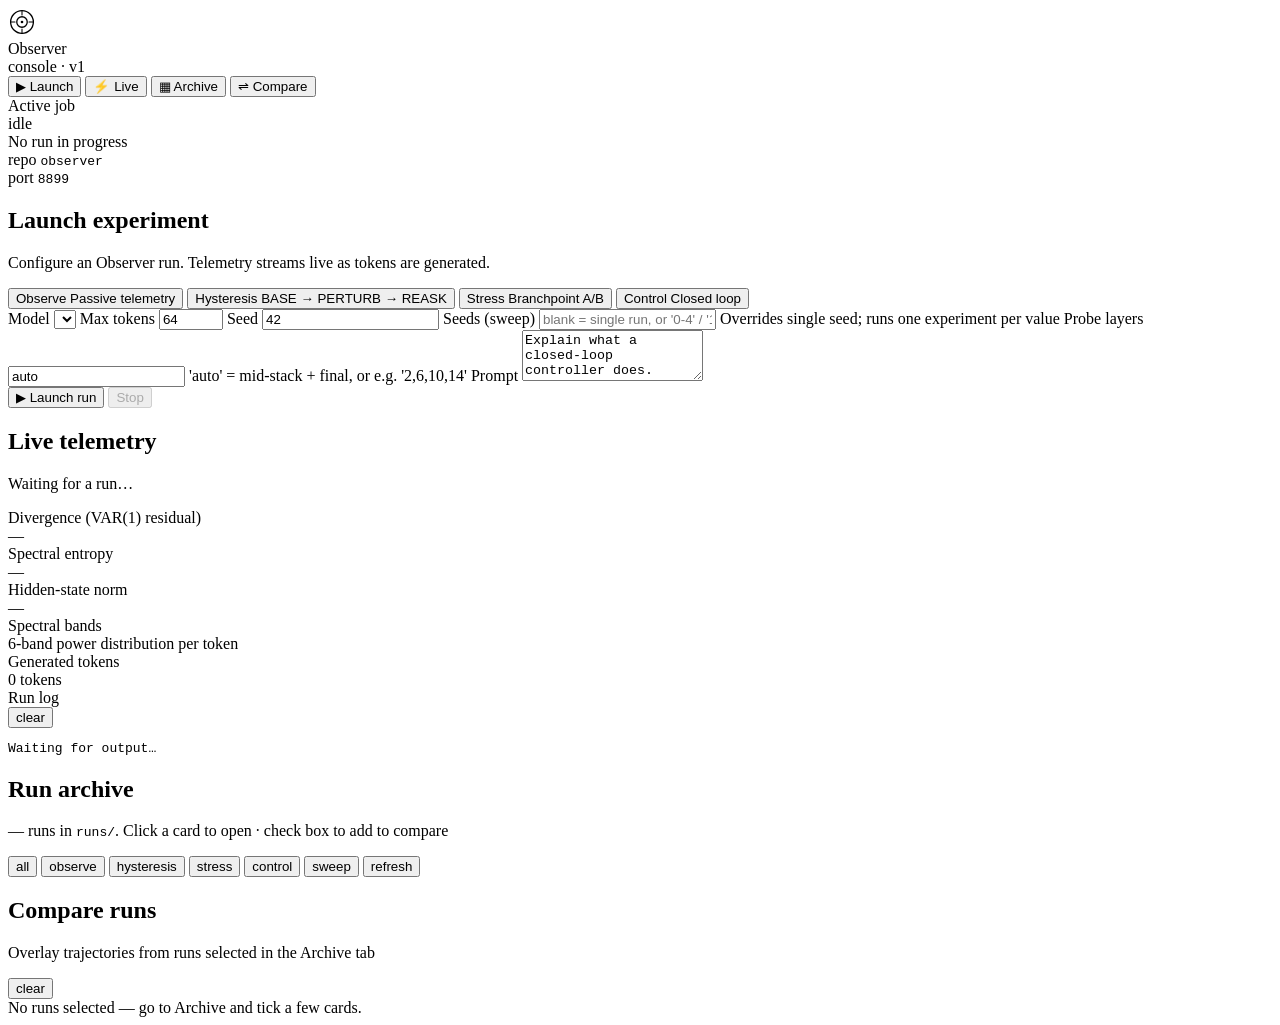
==== scripts/observer_console/index.html @ 91e89823 "fix: measure hysteresis with matched recovery branches" ====
<!DOCTYPE html>
<html lang="en">
<head>
  <meta charset="UTF-8" />
  <meta name="viewport" content="width=device-width, initial-scale=1.0" />
  <title>Observer Console</title>
  <link rel="preconnect" href="https://fonts.googleapis.com" />
  <link rel="preconnect" href="https://fonts.gstatic.com" crossorigin />
  <link href="https://fonts.googleapis.com/css2?family=Inter:wght@300;400;500;600;700&family=JetBrains+Mono:wght@400;500;600&display=swap" rel="stylesheet" />
  <link rel="stylesheet" href="/static/styles.css" />
  <script src="https://cdn.plot.ly/plotly-2.35.2.min.js" charset="utf-8"></script>
</head>
<body>
  <div class="app">
    <aside class="sidebar">
      <div class="brand">
        <div class="brand-mark">
          <svg viewBox="0 0 32 32" width="28" height="28" aria-hidden="true">
            <circle cx="16" cy="16" r="13" fill="none" stroke="currentColor" stroke-width="1.5"/>
            <circle cx="16" cy="16" r="6" fill="none" stroke="currentColor" stroke-width="1.5"/>
            <circle cx="16" cy="16" r="1.5" fill="currentColor"/>
            <path d="M16 3 L16 8 M16 24 L16 29 M3 16 L8 16 M24 16 L29 16" stroke="currentColor" stroke-width="1.2" stroke-linecap="round"/>
          </svg>
        </div>
        <div>
          <div class="brand-name">Observer</div>
          <div class="brand-sub">console · v1</div>
        </div>
      </div>

      <nav class="nav">
        <button class="nav-btn is-active" data-view="launch">
          <span class="nav-icon">▶</span>
          <span>Launch</span>
        </button>
        <button class="nav-btn" data-view="live">
          <span class="nav-icon">⚡</span>
          <span>Live</span>
          <span class="nav-badge" id="live-badge" hidden></span>
        </button>
        <button class="nav-btn" data-view="archive">
          <span class="nav-icon">▦</span>
          <span>Archive</span>
        </button>
        <button class="nav-btn" data-view="compare">
          <span class="nav-icon">⇌</span>
          <span>Compare</span>
          <span class="nav-badge" id="compare-badge" hidden></span>
        </button>
      </nav>

      <div class="status-card">
        <div class="status-label">Active job</div>
        <div class="status-pill" id="status-pill" data-status="idle">idle</div>
        <div class="status-meta" id="status-meta">No run in progress</div>
      </div>

      <div class="sidebar-foot">
        <div class="foot-line">
          <span>repo</span>
          <code>observer</code>
        </div>
        <div class="foot-line">
          <span>port</span>
          <code>8899</code>
        </div>
      </div>
    </aside>

    <main class="main">
      <!-- LAUNCH VIEW -->
      <section class="view view-launch is-active" data-view="launch">
        <header class="view-head">
          <h1>Launch experiment</h1>
          <p class="view-sub">Configure an Observer run. Telemetry streams live as tokens are generated.</p>
        </header>

        <form id="launch-form" class="launch-form">
          <div class="mode-tabs" role="tablist">
            <button type="button" class="mode-tab is-active" data-mode="observe">
              <span class="mode-label">Observe</span>
              <span class="mode-hint">Passive telemetry</span>
            </button>
            <button type="button" class="mode-tab" data-mode="hysteresis">
              <span class="mode-label">Hysteresis</span>
              <span class="mode-hint">BASE → PERTURB → REASK</span>
            </button>
            <button type="button" class="mode-tab" data-mode="stress">
              <span class="mode-label">Stress</span>
              <span class="mode-hint">Branchpoint A/B</span>
            </button>
            <button type="button" class="mode-tab" data-mode="control">
              <span class="mode-label">Control</span>
              <span class="mode-hint">Closed loop</span>
            </button>
          </div>

          <div class="field-grid">
            <label class="field">
              <span class="field-label">Model</span>
              <select id="f-model" name="model"></select>
              <span class="field-hint" id="f-model-hint"></span>
            </label>

            <label class="field">
              <span class="field-label">Max tokens</span>
              <input id="f-max-tokens" type="number" min="1" max="2048" value="64" />
            </label>

            <label class="field">
              <span class="field-label">Seed</span>
              <input id="f-seed" type="number" value="42" />
            </label>

            <label class="field">
              <span class="field-label">Seeds (sweep)</span>
              <input id="f-seeds" type="text" placeholder="blank = single run, or '0-4' / '1,3,7'" />
              <span class="field-hint">Overrides single seed; runs one experiment per value</span>
            </label>

            <label class="field">
              <span class="field-label">Probe layers</span>
              <input id="f-probe-layers" type="text" value="auto" />
              <span class="field-hint">'auto' = mid-stack + final, or e.g. '2,6,10,14'</span>
            </label>

            <label class="field field-wide">
              <span class="field-label">Prompt</span>
              <textarea id="f-prompt" rows="3">Explain what a closed-loop controller does.</textarea>
            </label>
          </div>

          <!-- Stress-specific -->
          <div class="mode-options" data-for="stress" hidden>
            <div class="options-title">Intervention window</div>
            <div class="field-grid">
              <label class="field">
                <span class="field-label">Layer</span>
                <input id="f-layer" type="number" value="-1" />
              </label>
              <label class="field">
                <span class="field-label">Type</span>
                <select id="f-intervention">
                  <option value="additive">additive</option>
                  <option value="projection">projection</option>
                  <option value="scaling">scaling</option>
                </select>
              </label>
              <label class="field">
                <span class="field-label">Magnitude</span>
                <input id="f-magnitude" type="number" step="0.05" value="0.15" />
                <span class="field-hint">Fraction of hidden-state norm by default</span>
              </label>
              <label class="field field-check">
                <input type="checkbox" id="f-absolute-magnitude" />
                <span>Absolute magnitude (legacy)</span>
              </label>
              <label class="field">
                <span class="field-label">Start token</span>
                <input id="f-start" type="number" min="1" value="5" />
              </label>
              <label class="field">
                <span class="field-label">Duration</span>
                <input id="f-duration" type="number" min="1" value="10" />
              </label>
            </div>
          </div>

          <!-- Hysteresis-specific -->
          <div class="mode-options" data-for="hysteresis" hidden>
            <div class="options-title">Perturbation mode</div>
            <div class="field-grid">
              <label class="field">
                <span class="field-label">Mode</span>
                <select id="f-perturbation-mode">
                  <option value="noise">matched hidden-state exposure</option>
                </select>
                <span class="field-hint">Clean and perturbed branches recover under identical conditions</span>
              </label>
              <label class="field">
                <span class="field-label">Noise layer</span>
                <input id="f-noise-layer" type="number" value="-1" />
              </label>
              <label class="field">
                <span class="field-label">Noise magnitude</span>
                <input id="f-noise-magnitude" type="number" step="0.05" value="0.15" />
                <span class="field-hint">Relative to hidden norm</span>
              </label>
              <label class="field">
                <span class="field-label">Noise start</span>
                <input id="f-noise-start" type="number" min="1" value="3" />
              </label>
              <label class="field">
                <span class="field-label">Noise duration</span>
                <input id="f-noise-duration" type="number" min="1" value="8" />
              </label>
              <label class="field">
                <span class="field-label">Recovery tokens</span>
                <input id="f-recovery-tokens" type="number" min="1" value="32" />
              </label>
            </div>
          </div>

          <!-- Control-specific -->
          <div class="mode-options" data-for="control" hidden>
            <div class="options-title">Closed-loop settings</div>
            <div class="field-grid">
              <label class="field">
                <span class="field-label">Measure layer</span>
                <input id="f-measure-layer" type="number" value="-1" />
              </label>
              <label class="field">
                <span class="field-label">Act layer</span>
                <input id="f-act-layer" type="number" value="-1" />
              </label>
              <label class="field">
                <span class="field-label">Type</span>
                <select id="f-control-type">
                  <option value="scaling">scaling</option>
                  <option value="sae">sae</option>
                </select>
              </label>
              <label class="field field-check">
                <input type="checkbox" id="f-shadow" checked />
                <span>Shadow mode (measurement only)</span>
              </label>
            </div>
          </div>

          <div class="launch-actions">
            <button type="submit" class="btn btn-primary btn-lg" id="btn-launch">
              <span class="btn-icon">▶</span>
              <span>Launch run</span>
            </button>
            <button type="button" class="btn btn-ghost" id="btn-stop" disabled>
              Stop
            </button>
            <div class="launch-msg" id="launch-msg" hidden></div>
          </div>
        </form>
      </section>

      <!-- LIVE VIEW -->
      <section class="view view-live" data-view="live">
        <header class="view-head">
          <h1>Live telemetry</h1>
          <p class="view-sub" id="live-sub">Waiting for a run…</p>
        </header>

        <div class="live-grid">
          <div class="card card-span-2">
            <div class="card-head">
              <div class="card-title">Divergence <span class="card-unit">(VAR(1) residual)</span></div>
              <div class="card-meta" id="meta-divergence">—</div>
            </div>
            <div class="chart" id="chart-divergence"></div>
          </div>

          <div class="card">
            <div class="card-head">
              <div class="card-title">Spectral entropy</div>
              <div class="card-meta" id="meta-entropy">—</div>
            </div>
            <div class="chart chart-sm" id="chart-entropy"></div>
          </div>

          <div class="card">
            <div class="card-head">
              <div class="card-title">Hidden-state norm</div>
              <div class="card-meta" id="meta-hidden">—</div>
            </div>
            <div class="chart chart-sm" id="chart-hidden"></div>
          </div>

          <div class="card card-span-2">
            <div class="card-head">
              <div class="card-title">Spectral bands</div>
              <div class="card-meta">6-band power distribution per token</div>
            </div>
            <div class="chart" id="chart-bands"></div>
          </div>

          <div class="card card-span-2 card-tokens">
            <div class="card-head">
              <div class="card-title">Generated tokens</div>
              <div class="card-meta" id="meta-tokens">0 tokens</div>
            </div>
            <div class="token-stream" id="token-stream"></div>
          </div>

          <div class="card card-span-4 card-logs">
            <div class="card-head">
              <div class="card-title">Run log</div>
              <div class="card-meta"><button class="btn btn-mini" id="btn-clear-logs">clear</button></div>
            </div>
            <pre class="log-feed" id="log-feed">Waiting for output…</pre>
          </div>

          <div class="card card-span-4 card-hysteresis" id="hysteresis-card" hidden>
            <div class="card-head">
              <div class="card-title">Hysteresis phases</div>
              <div class="card-meta" id="hysteresis-regime">—</div>
            </div>
            <div class="hysteresis-grid">
              <div class="phase-box" data-phase="base">
                <div class="phase-head">
                  <span class="phase-dot"></span>
                  <span class="phase-name">BASE</span>
                  <span class="phase-status" id="phase-status-base">pending</span>
                </div>
                <pre class="phase-output" id="phase-output-base">—</pre>
              </div>
              <div class="phase-box" data-phase="perturb">
                <div class="phase-head">
                  <span class="phase-dot"></span>
                  <span class="phase-name">PERTURB</span>
                  <span class="phase-status" id="phase-status-perturb">pending</span>
                </div>
                <pre class="phase-output" id="phase-output-perturb">—</pre>
              </div>
              <div class="phase-box" data-phase="reask">
                <div class="phase-head">
                  <span class="phase-dot"></span>
                  <span class="phase-name">REASK</span>
                  <span class="phase-status" id="phase-status-reask">pending</span>
                </div>
                <pre class="phase-output" id="phase-output-reask">—</pre>
              </div>
            </div>
            <div class="chart" id="chart-hysteresis-metrics"></div>
          </div>
        </div>
      </section>

      <!-- ARCHIVE VIEW -->
      <section class="view view-archive" data-view="archive">
        <header class="view-head">
          <div class="view-head-row">
            <div>
              <h1>Run archive</h1>
              <p class="view-sub"><span id="archive-count">—</span> runs in <code>runs/</code>. Click a card to open · check box to add to compare</p>
            </div>
            <div class="archive-filter">
              <button class="filter-chip is-active" data-filter="all">all</button>
              <button class="filter-chip" data-filter="observe">observe</button>
              <button class="filter-chip" data-filter="hysteresis">hysteresis</button>
              <button class="filter-chip" data-filter="stress">stress</button>
              <button class="filter-chip" data-filter="control">control</button>
              <button class="filter-chip" data-filter="sweep">sweep</button>
              <button class="btn btn-mini btn-refresh" id="btn-refresh-archive">refresh</button>
              <button class="btn btn-mini" id="btn-clear-selection" hidden>clear selection</button>
              <button class="btn btn-mini btn-compare" id="btn-goto-compare" hidden>compare <span id="compare-count">0</span> →</button>
            </div>
          </div>
        </header>

        <div class="archive-grid" id="archive-grid"></div>

        <div class="run-detail" id="run-detail" hidden>
          <button class="btn btn-mini" id="btn-close-detail">← back</button>
          <div id="run-detail-body"></div>
        </div>
      </section>

      <!-- COMPARE VIEW -->
      <section class="view view-compare" data-view="compare">
        <header class="view-head">
          <div class="view-head-row">
            <div>
              <h1>Compare runs</h1>
              <p class="view-sub">Overlay trajectories from runs selected in the Archive tab</p>
            </div>
            <div>
              <button class="btn btn-mini" id="btn-compare-clear">clear</button>
            </div>
          </div>
        </header>

        <div id="compare-empty" class="empty-state">
          No runs selected — go to Archive and tick a few cards.
        </div>

        <div id="compare-body" hidden>
          <div class="compare-legend" id="compare-legend"></div>

          <div class="detail-section">
            <div class="detail-section-title">Divergence vs. token position</div>
            <div id="compare-chart-divergence" class="detail-chart"></div>
          </div>

          <div class="detail-section">
            <div class="detail-section-title">Spectral entropy (trajectory FFT)</div>
            <div id="compare-chart-entropy" class="detail-chart"></div>
          </div>

          <div class="detail-section">
            <div class="detail-section-title">Hidden-state norm</div>
            <div id="compare-chart-hidden" class="detail-chart"></div>
          </div>
        </div>
      </section>
    </main>
  </div>

  <script type="module" src="/static/app.js"></script>
</body>
</html>
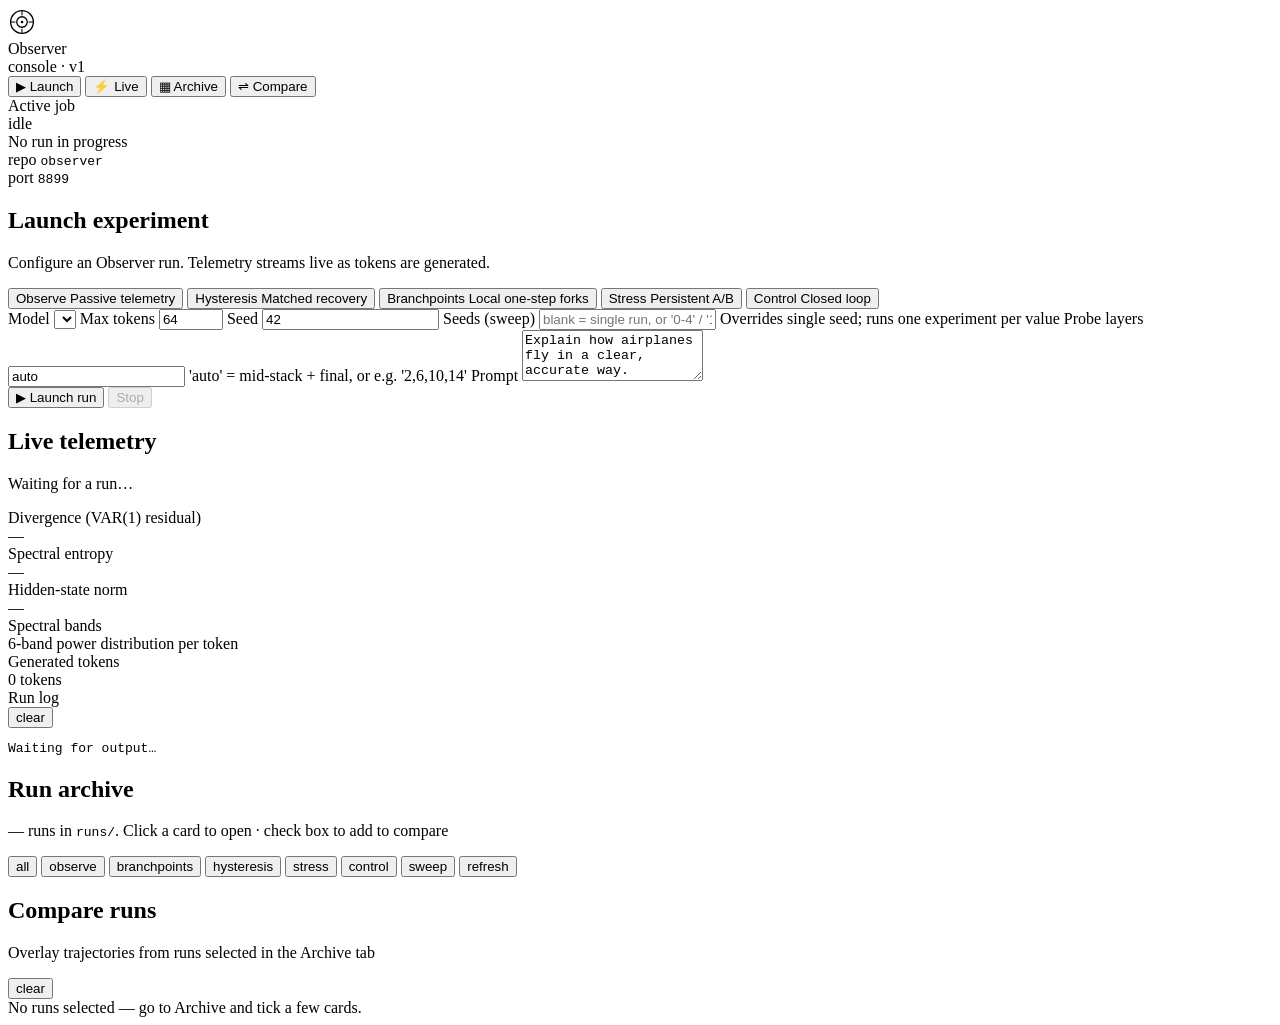
==== commit e9783abd: "fix: align interfaces with foundation protocols" ====
--- a/scripts/observer_console/index.html
+++ b/scripts/observer_console/index.html
@@ -83,11 +83,15 @@
             </button>
             <button type="button" class="mode-tab" data-mode="hysteresis">
               <span class="mode-label">Hysteresis</span>
-              <span class="mode-hint">BASE → PERTURB → REASK</span>
+              <span class="mode-hint">Matched recovery</span>
+            </button>
+            <button type="button" class="mode-tab" data-mode="branchpoints">
+              <span class="mode-label">Branchpoints</span>
+              <span class="mode-hint">Local one-step forks</span>
             </button>
             <button type="button" class="mode-tab" data-mode="stress">
               <span class="mode-label">Stress</span>
-              <span class="mode-hint">Branchpoint A/B</span>
+              <span class="mode-hint">Persistent A/B</span>
             </button>
             <button type="button" class="mode-tab" data-mode="control">
               <span class="mode-label">Control</span>
@@ -126,13 +130,13 @@
 
             <label class="field field-wide">
               <span class="field-label">Prompt</span>
-              <textarea id="f-prompt" rows="3">Explain what a closed-loop controller does.</textarea>
+              <textarea id="f-prompt" rows="3">Explain how airplanes fly in a clear, accurate way.</textarea>
             </label>
           </div>
 
           <!-- Stress-specific -->
-          <div class="mode-options" data-for="stress" hidden>
-            <div class="options-title">Intervention window</div>
+          <div class="mode-options" data-for="stress,branchpoints" hidden>
+            <div class="options-title">Intervention</div>
             <div class="field-grid">
               <label class="field">
                 <span class="field-label">Layer</span>
@@ -298,33 +302,41 @@
 
           <div class="card card-span-4 card-hysteresis" id="hysteresis-card" hidden>
             <div class="card-head">
-              <div class="card-title">Hysteresis phases</div>
+            <div class="card-title">Matched hysteresis traces</div>
               <div class="card-meta" id="hysteresis-regime">—</div>
             </div>
             <div class="hysteresis-grid">
-              <div class="phase-box" data-phase="base">
+              <div class="phase-box" data-phase="clean-exposure">
                 <div class="phase-head">
                   <span class="phase-dot"></span>
-                  <span class="phase-name">BASE</span>
-                  <span class="phase-status" id="phase-status-base">pending</span>
+                  <span class="phase-name">CLEAN EXPOSURE</span>
+                  <span class="phase-status" id="phase-status-clean-exposure">pending</span>
                 </div>
-                <pre class="phase-output" id="phase-output-base">—</pre>
+                <pre class="phase-output" id="phase-output-clean-exposure">—</pre>
               </div>
-              <div class="phase-box" data-phase="perturb">
+              <div class="phase-box" data-phase="perturbed-exposure">
                 <div class="phase-head">
                   <span class="phase-dot"></span>
-                  <span class="phase-name">PERTURB</span>
-                  <span class="phase-status" id="phase-status-perturb">pending</span>
+                  <span class="phase-name">PERTURBED EXPOSURE</span>
+                  <span class="phase-status" id="phase-status-perturbed-exposure">pending</span>
                 </div>
-                <pre class="phase-output" id="phase-output-perturb">—</pre>
+                <pre class="phase-output" id="phase-output-perturbed-exposure">—</pre>
               </div>
-              <div class="phase-box" data-phase="reask">
+              <div class="phase-box" data-phase="clean-recovery">
                 <div class="phase-head">
                   <span class="phase-dot"></span>
-                  <span class="phase-name">REASK</span>
-                  <span class="phase-status" id="phase-status-reask">pending</span>
+                  <span class="phase-name">CLEAN RECOVERY</span>
+                  <span class="phase-status" id="phase-status-clean-recovery">pending</span>
                 </div>
-                <pre class="phase-output" id="phase-output-reask">—</pre>
+                <pre class="phase-output" id="phase-output-clean-recovery">—</pre>
+              </div>
+              <div class="phase-box" data-phase="perturbed-recovery">
+                <div class="phase-head">
+                  <span class="phase-dot"></span>
+                  <span class="phase-name">PERTURBED RECOVERY</span>
+                  <span class="phase-status" id="phase-status-perturbed-recovery">pending</span>
+                </div>
+                <pre class="phase-output" id="phase-output-perturbed-recovery">—</pre>
               </div>
             </div>
             <div class="chart" id="chart-hysteresis-metrics"></div>
@@ -343,6 +355,7 @@
             <div class="archive-filter">
               <button class="filter-chip is-active" data-filter="all">all</button>
               <button class="filter-chip" data-filter="observe">observe</button>
+              <button class="filter-chip" data-filter="branchpoints">branchpoints</button>
               <button class="filter-chip" data-filter="hysteresis">hysteresis</button>
               <button class="filter-chip" data-filter="stress">stress</button>
               <button class="filter-chip" data-filter="control">control</button>
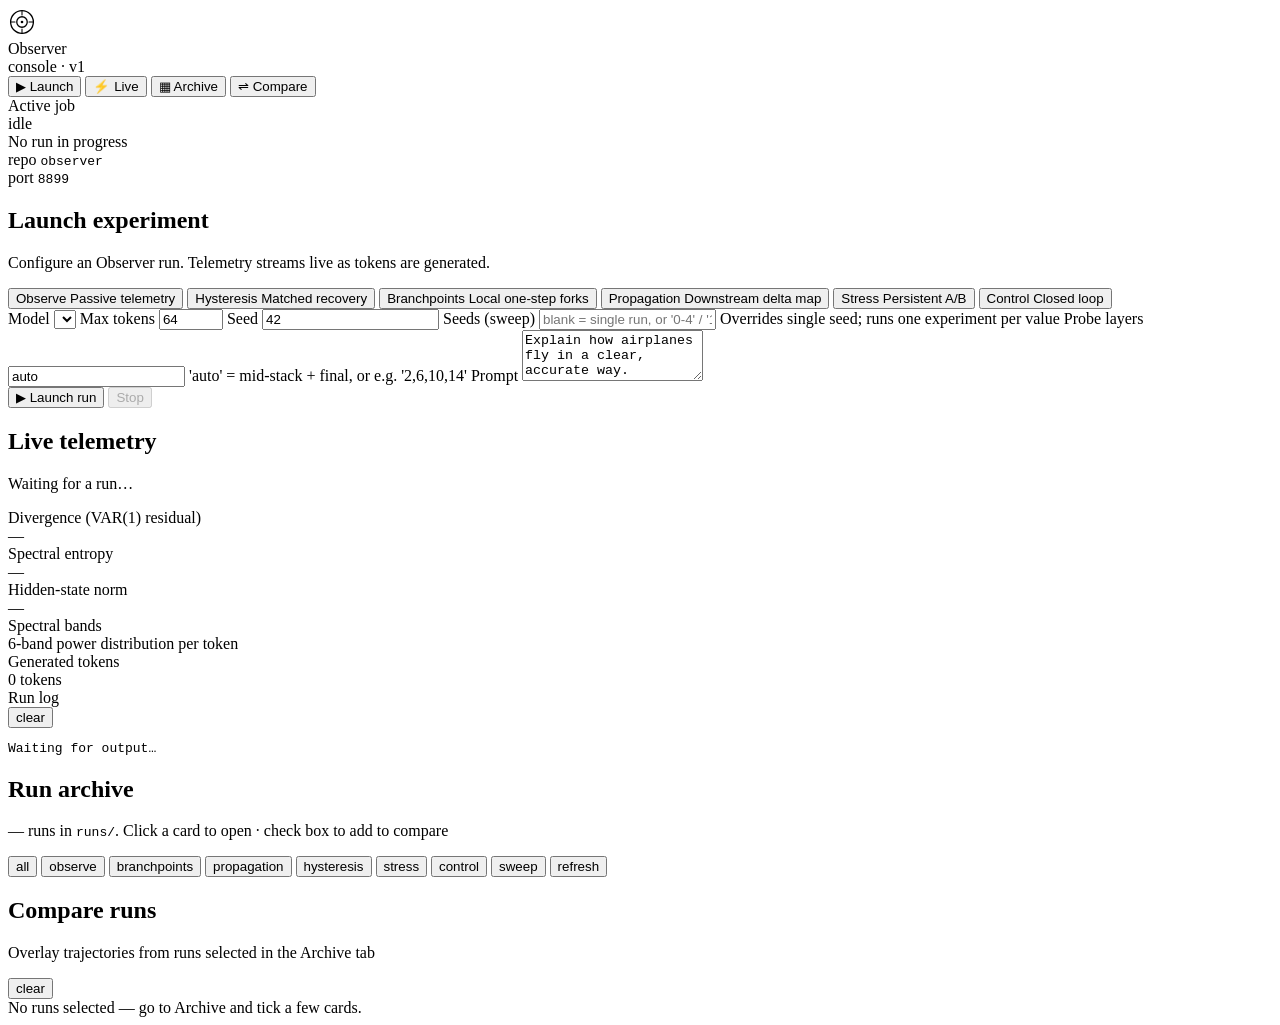
==== commit 3bd1f0e8: "feat: expose propagation across Observer interfaces" ====
--- a/scripts/observer_console/index.html
+++ b/scripts/observer_console/index.html
@@ -89,6 +89,10 @@
               <span class="mode-label">Branchpoints</span>
               <span class="mode-hint">Local one-step forks</span>
             </button>
+            <button type="button" class="mode-tab" data-mode="propagation">
+              <span class="mode-label">Propagation</span>
+              <span class="mode-hint">Downstream delta map</span>
+            </button>
             <button type="button" class="mode-tab" data-mode="stress">
               <span class="mode-label">Stress</span>
               <span class="mode-hint">Persistent A/B</span>
@@ -135,7 +139,7 @@
           </div>
 
           <!-- Stress-specific -->
-          <div class="mode-options" data-for="stress,branchpoints" hidden>
+          <div class="mode-options" data-for="stress,branchpoints,propagation" hidden>
             <div class="options-title">Intervention</div>
             <div class="field-grid">
               <label class="field">
@@ -159,11 +163,11 @@
                 <input type="checkbox" id="f-absolute-magnitude" />
                 <span>Absolute magnitude (legacy)</span>
               </label>
-              <label class="field">
+              <label class="field" data-only-for="stress">
                 <span class="field-label">Start token</span>
                 <input id="f-start" type="number" min="1" value="5" />
               </label>
-              <label class="field">
+              <label class="field" data-only-for="stress">
                 <span class="field-label">Duration</span>
                 <input id="f-duration" type="number" min="1" value="10" />
               </label>
@@ -356,6 +360,7 @@
               <button class="filter-chip is-active" data-filter="all">all</button>
               <button class="filter-chip" data-filter="observe">observe</button>
               <button class="filter-chip" data-filter="branchpoints">branchpoints</button>
+              <button class="filter-chip" data-filter="propagation">propagation</button>
               <button class="filter-chip" data-filter="hysteresis">hysteresis</button>
               <button class="filter-chip" data-filter="stress">stress</button>
               <button class="filter-chip" data-filter="control">control</button>
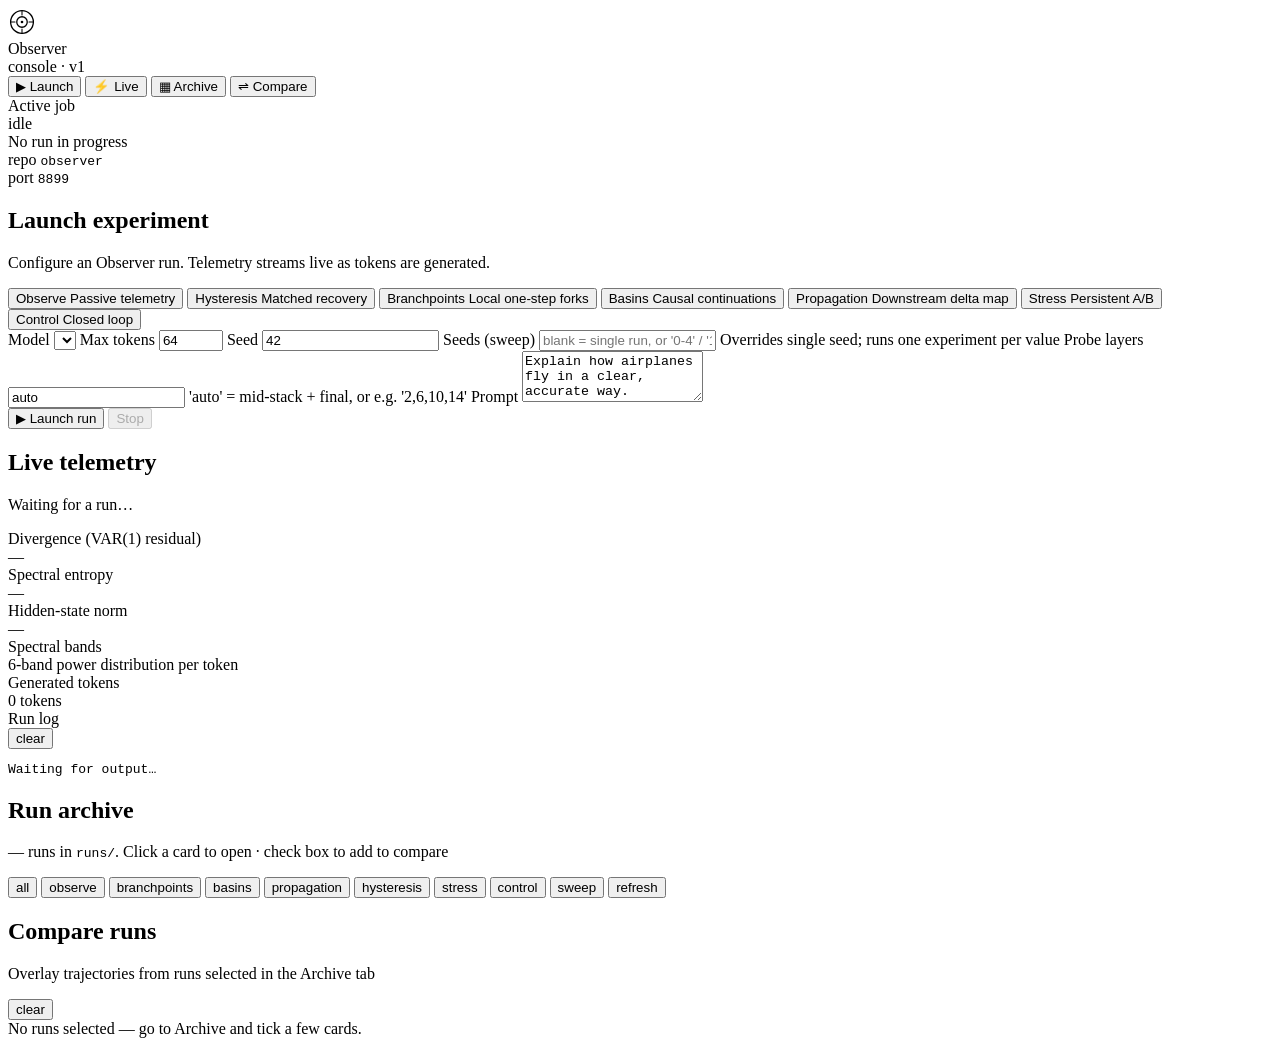
==== commit 71ffe452: "feat: expose causal basin mapping interfaces" ====
--- a/scripts/observer_console/index.html
+++ b/scripts/observer_console/index.html
@@ -89,6 +89,10 @@
               <span class="mode-label">Branchpoints</span>
               <span class="mode-hint">Local one-step forks</span>
             </button>
+            <button type="button" class="mode-tab" data-mode="basins">
+              <span class="mode-label">Basins</span>
+              <span class="mode-hint">Causal continuations</span>
+            </button>
             <button type="button" class="mode-tab" data-mode="propagation">
               <span class="mode-label">Propagation</span>
               <span class="mode-hint">Downstream delta map</span>
@@ -139,7 +143,7 @@
           </div>
 
           <!-- Stress-specific -->
-          <div class="mode-options" data-for="stress,branchpoints,propagation" hidden>
+          <div class="mode-options" data-for="stress,branchpoints,basins,propagation" hidden>
             <div class="options-title">Intervention</div>
             <div class="field-grid">
               <label class="field">
@@ -170,6 +174,30 @@
               <label class="field" data-only-for="stress">
                 <span class="field-label">Duration</span>
                 <input id="f-duration" type="number" min="1" value="10" />
+              </label>
+            </div>
+          </div>
+
+          <!-- Basin-specific -->
+          <div class="mode-options" data-for="basins" hidden>
+            <div class="options-title">Causal continuation</div>
+            <div class="field-grid">
+              <label class="field">
+                <span class="field-label">Prompt rubric key</span>
+                <input id="f-basin-prompt-key" type="text" value="custom" />
+                <span class="field-hint">custom uses a generic exploratory rubric; formal M3R uses registered keys</span>
+              </label>
+              <label class="field">
+                <span class="field-label">Continuation tokens</span>
+                <input id="f-continuation-tokens" type="number" min="1" value="48" />
+              </label>
+              <label class="field">
+                <span class="field-label">Max episodes</span>
+                <input id="f-max-episodes" type="number" min="1" value="3" />
+              </label>
+              <label class="field">
+                <span class="field-label">Tie tolerance</span>
+                <input id="f-tie-tolerance" type="number" min="0" step="0.005" value="0.025" />
               </label>
             </div>
           </div>
@@ -360,6 +388,7 @@
               <button class="filter-chip is-active" data-filter="all">all</button>
               <button class="filter-chip" data-filter="observe">observe</button>
               <button class="filter-chip" data-filter="branchpoints">branchpoints</button>
+              <button class="filter-chip" data-filter="basins">basins</button>
               <button class="filter-chip" data-filter="propagation">propagation</button>
               <button class="filter-chip" data-filter="hysteresis">hysteresis</button>
               <button class="filter-chip" data-filter="stress">stress</button>
